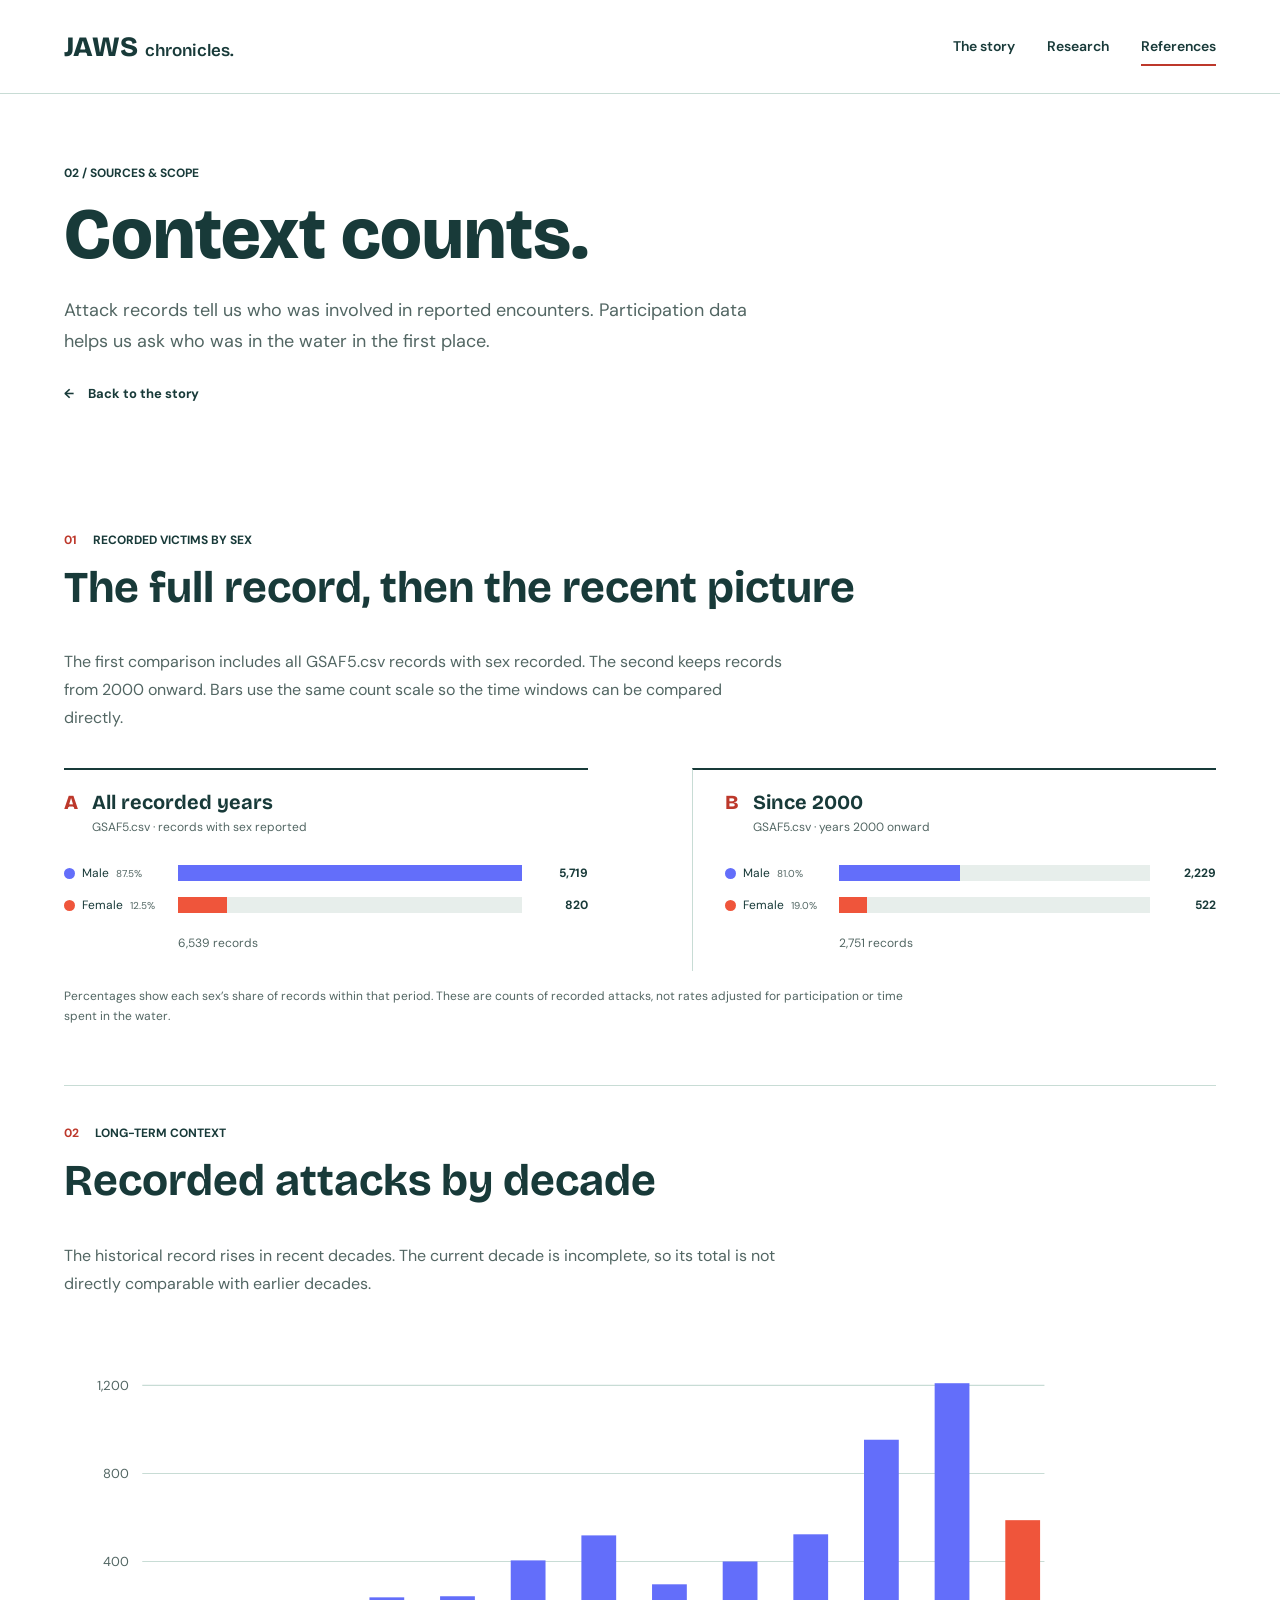
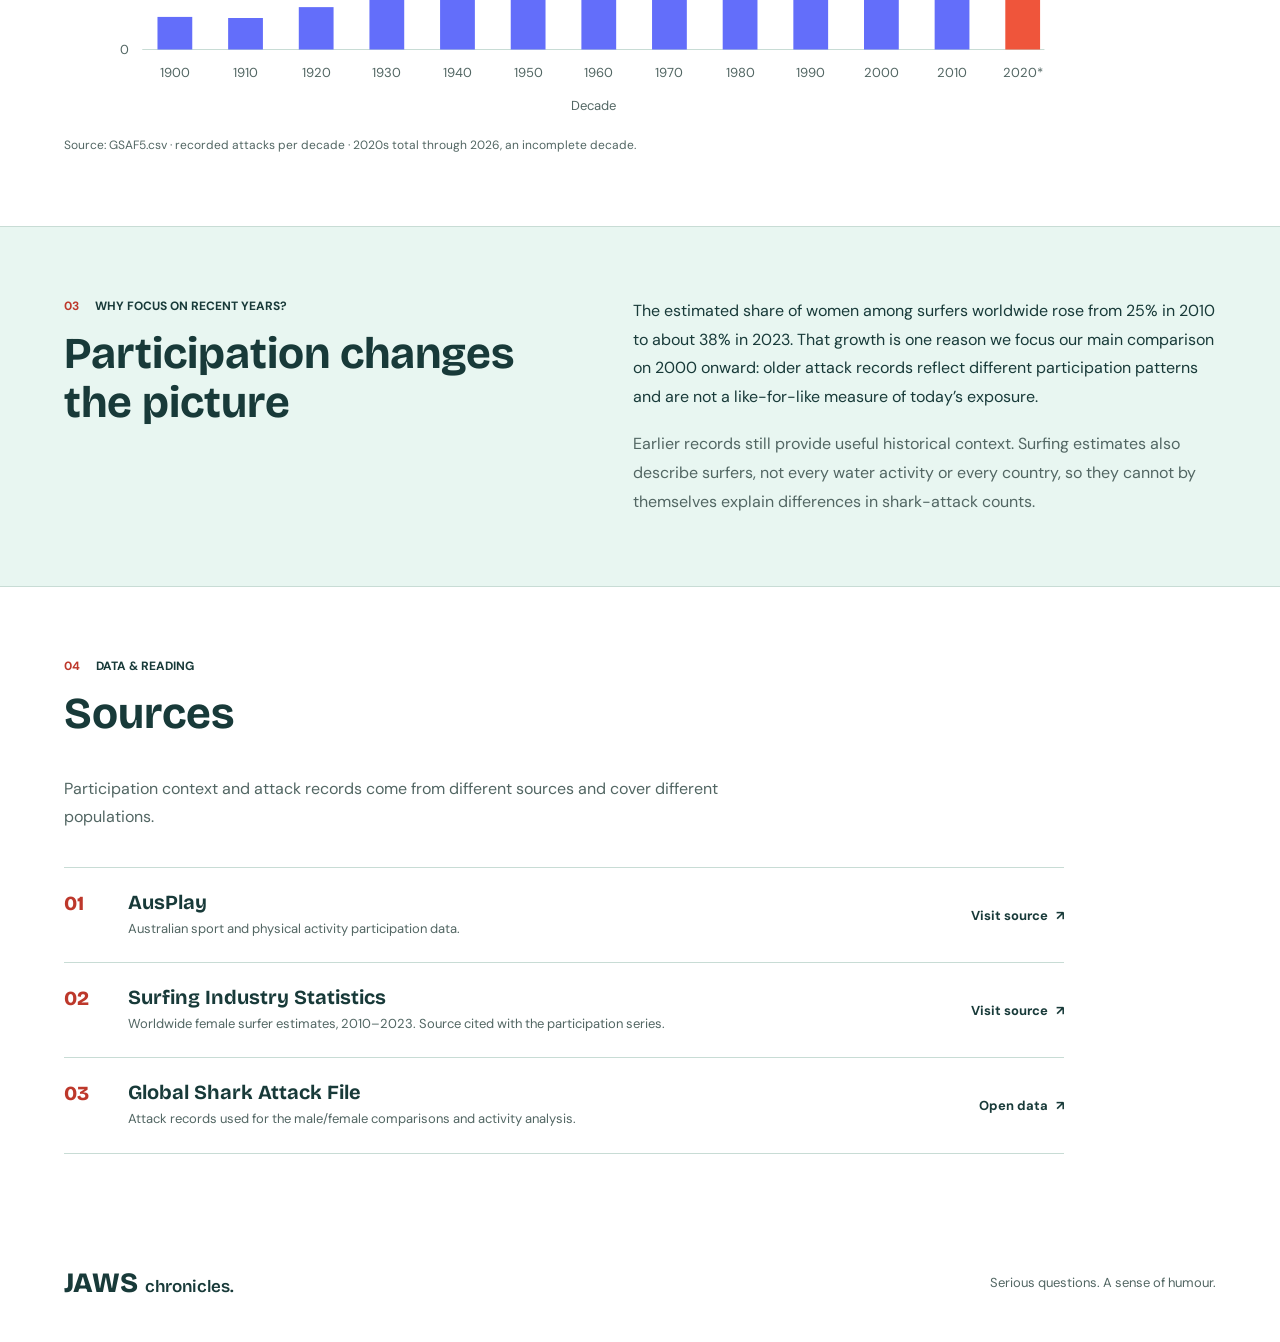
==== references.html @ de3d8071 "Add shark attack research project" ====
<!doctype html>
<html lang="en">
<head>
  <meta charset="utf-8">
  <meta name="viewport" content="width=device-width, initial-scale=1">
  <title>References | Jaws chronicles</title>
  <link rel="stylesheet" href="styles.css">
</head>
<body>
  <a class="skip-link" href="#main">Skip to content</a>
  <header class="site-header">
    <a class="wordmark" href="index.html" aria-label="Jaws chronicles home">JAWS<span>chronicles.</span></a>
    <nav aria-label="Main navigation">
      <a href="index.html">The story</a>
      <a href="research.html">Research</a>
      <a href="references.html" aria-current="page">References</a>
    </nav>
  </header>
  <main id="main" class="references-page">
    <section class="references-intro content-width">
      <p class="eyebrow">02 / Sources &amp; scope</p>
      <h1>Context counts.</h1>
      <p>Attack records tell us who was involved in reported encounters. Participation data helps us ask who was in the water in the first place.</p>
      <a class="text-link" href="index.html"><span aria-hidden="true">&larr;</span> Back to the story</a>
    </section>

    <section class="reference-section" aria-labelledby="comparison-title">
      <div class="content-width">
        <div class="report-heading">
          <p class="eyebrow"><span class="section-number">01</span> Recorded victims by sex</p>
          <h2 id="comparison-title">The full record, then the recent picture</h2>
          <p>The first comparison includes all GSAF5.csv records with sex recorded. The second keeps records from 2000 onward. Bars use the same count scale so the time windows can be compared directly.</p>
        </div>
        <div class="reference-chart-grid">
          <figure class="reference-chart">
            <figcaption>
              <span class="reference-chart-number">A</span>
              <span><strong>All recorded years</strong><small>GSAF5.csv · records with sex reported</small></span>
            </figcaption>
            <div class="reference-bar-row"><span class="reference-bar-label"><i class="legend-swatch male-swatch"></i>Male <small>87.5%</small></span><div class="reference-track"><span class="reference-bar male-bar" style="--bar:100%"></span></div><b>5,719</b></div>
            <div class="reference-bar-row"><span class="reference-bar-label"><i class="legend-swatch female-swatch"></i>Female <small>12.5%</small></span><div class="reference-track"><span class="reference-bar female-bar" style="--bar:14.3%"></span></div><b>820</b></div>
            <p class="reference-chart-total">6,539 records</p>
          </figure>
          <figure class="reference-chart">
            <figcaption>
              <span class="reference-chart-number">B</span>
              <span><strong>Since 2000</strong><small>GSAF5.csv · years 2000 onward</small></span>
            </figcaption>
            <div class="reference-bar-row"><span class="reference-bar-label"><i class="legend-swatch male-swatch"></i>Male <small>81.0%</small></span><div class="reference-track"><span class="reference-bar male-bar" style="--bar:39.0%"></span></div><b>2,229</b></div>
            <div class="reference-bar-row"><span class="reference-bar-label"><i class="legend-swatch female-swatch"></i>Female <small>19.0%</small></span><div class="reference-track"><span class="reference-bar female-bar" style="--bar:9.1%"></span></div><b>522</b></div>
            <p class="reference-chart-total">2,751 records</p>
          </figure>
        </div>
        <p class="chart-note">Percentages show each sex’s share of records within that period. These are counts of recorded attacks, not rates adjusted for participation or time spent in the water.</p>
        <div class="decade-trend-section">
          <div class="report-heading">
            <p class="eyebrow"><span class="section-number">02</span> Long-term context</p>
            <h2 id="decade-chart-heading">Recorded attacks by decade</h2>
            <p>The historical record rises in recent decades. The current decade is incomplete, so its total is not directly comparable with earlier decades.</p>
          </div>
          <figure class="decade-chart">
            <div class="decade-chart-scroll">
              <svg viewBox="0 0 920 370" role="img" aria-labelledby="decade-chart-title decade-chart-description">
                <title id="decade-chart-title">Recorded shark attacks by decade, from 1900 through 2020</title>
                <desc id="decade-chart-description">Counts are 147, 144, 192, 238, 243, 404, 520, 295, 400, 522, 953, 1,212 and 589 for decades 1900 through 2020 respectively. The 2020s count is partial through 2026.</desc>
                <g class="decade-grid">
                  <path d="M72 305H902 M72 224H902 M72 143H902 M72 62H902"/>
                  <text x="60" y="309" text-anchor="end">0</text>
                  <text x="60" y="228" text-anchor="end">400</text>
                  <text x="60" y="147" text-anchor="end">800</text>
                  <text x="60" y="66" text-anchor="end">1,200</text>
                </g>
                <g class="decade-bars">
                  <rect x="86" y="275" width="32" height="30"><title>1900s: 147 recorded attacks</title></rect>
                  <rect x="151" y="276" width="32" height="29"><title>1910s: 144 recorded attacks</title></rect>
                  <rect x="216" y="266" width="32" height="39"><title>1920s: 192 recorded attacks</title></rect>
                  <rect x="281" y="257" width="32" height="48"><title>1930s: 238 recorded attacks</title></rect>
                  <rect x="346" y="256" width="32" height="49"><title>1940s: 243 recorded attacks</title></rect>
                  <rect x="411" y="223" width="32" height="82"><title>1950s: 404 recorded attacks</title></rect>
                  <rect x="476" y="200" width="32" height="105"><title>1960s: 520 recorded attacks</title></rect>
                  <rect x="541" y="245" width="32" height="60"><title>1970s: 295 recorded attacks</title></rect>
                  <rect x="606" y="224" width="32" height="81"><title>1980s: 400 recorded attacks</title></rect>
                  <rect x="671" y="199" width="32" height="106"><title>1990s: 522 recorded attacks</title></rect>
                  <rect x="736" y="112" width="32" height="193"><title>2000s: 953 recorded attacks</title></rect>
                  <rect x="801" y="60" width="32" height="245"><title>2010s: 1,212 recorded attacks</title></rect>
                  <rect class="partial-decade" x="866" y="186" width="32" height="119"><title>2020s through 2026: 589 recorded attacks, partial decade</title></rect>
                </g>
                <g class="decade-labels">
                  <text x="102" y="330" text-anchor="middle">1900</text><text x="167" y="330" text-anchor="middle">1910</text><text x="232" y="330" text-anchor="middle">1920</text><text x="297" y="330" text-anchor="middle">1930</text><text x="362" y="330" text-anchor="middle">1940</text><text x="427" y="330" text-anchor="middle">1950</text><text x="492" y="330" text-anchor="middle">1960</text><text x="557" y="330" text-anchor="middle">1970</text><text x="622" y="330" text-anchor="middle">1980</text><text x="687" y="330" text-anchor="middle">1990</text><text x="752" y="330" text-anchor="middle">2000</text><text x="817" y="330" text-anchor="middle">2010</text><text x="882" y="330" text-anchor="middle">2020*</text>
                  <text x="487" y="361" text-anchor="middle">Decade</text>
                </g>
              </svg>
            </div>
            <figcaption class="chart-note">Source: GSAF5.csv · recorded attacks per decade · 2020s total through 2026, an incomplete decade.</figcaption>
          </figure>
        </div>
      </div>
    </section>

    <section class="reference-section reference-tint" aria-labelledby="time-window-title">
      <div class="content-width time-window">
        <div class="report-heading">
          <p class="eyebrow"><span class="section-number">03</span> Why focus on recent years?</p>
          <h2 id="time-window-title">Participation changes the picture</h2>
        </div>
        <div class="time-window-copy">
          <p>The estimated share of women among surfers worldwide rose from 25% in 2010 to about 38% in 2023. That growth is one reason we focus our main comparison on 2000 onward: older attack records reflect different participation patterns and are not a like-for-like measure of today’s exposure.</p>
          <p>Earlier records still provide useful historical context. Surfing estimates also describe surfers, not every water activity or every country, so they cannot by themselves explain differences in shark-attack counts.</p>
        </div>
      </div>
    </section>

    <section class="reference-section content-width" aria-labelledby="sources-title">
      <div class="report-heading">
        <p class="eyebrow"><span class="section-number">04</span> Data &amp; reading</p>
        <h2 id="sources-title">Sources</h2>
        <p>Participation context and attack records come from different sources and cover different populations.</p>
      </div>
      <ul class="source-list">
        <li>
          <span class="source-index">01</span>
          <div><h3>AusPlay</h3><p>Australian sport and physical activity participation data.</p></div>
          <a href="https://www.ausport.gov.au/clearinghouse/research/ausplay" target="_blank" rel="noopener noreferrer" aria-label="Visit AusPlay research page">Visit source <span aria-hidden="true">↗</span></a>
        </li>
        <li>
          <span class="source-index">02</span>
          <div><h3>Surfing Industry Statistics</h3><p>Worldwide female surfer estimates, 2010–2023. Source cited with the participation series.</p></div>
          <a href="https://gitnux.org/surfing-industry-statistics" target="_blank" rel="noopener noreferrer" aria-label="Visit Surfing Industry Statistics">Visit source <span aria-hidden="true">↗</span></a>
        </li>
        <li>
          <span class="source-index">03</span>
          <div><h3>Global Shark Attack File</h3><p>Attack records used for the male/female comparisons and activity analysis.</p></div>
          <a href="GSAF5.csv" target="_blank" rel="noopener noreferrer" aria-label="Open the GSAF5 data file">Open data <span aria-hidden="true">↗</span></a>
        </li>
      </ul>
    </section>
  </main>
  <footer class="site-footer">
    <a class="wordmark" href="index.html">JAWS<span>chronicles.</span></a>
    <p>Serious questions. A sense of humour.</p>
  </footer>
</body>
</html>
---- styles.css ----
@import url('https://fonts.googleapis.com/css2?family=Bricolage+Grotesque:opsz,wght@12..96,500;12..96,600;12..96,700;12..96,800&family=DM+Sans:wght@400;500;600;700&display=swap');

:root {
  --ink: #183a39;
  --muted: #526663;
  --paper: #ffffff;
  --coral: #bd382b;
  --mint: #e8f6f1;
  --line: #c8dcd5;
  --display: 'Bricolage Grotesque', 'Trebuchet MS', sans-serif;
  --body: 'DM Sans', 'Trebuchet MS', sans-serif;
}

* { box-sizing: border-box; }
html { scroll-behavior: smooth; scroll-padding-top: 24px; }
body { margin: 0; background: var(--paper); color: var(--ink); font-family: var(--body); letter-spacing: 0; }
a { color: inherit; text-decoration: none; }
a:focus-visible { outline: 3px solid var(--coral); outline-offset: 6px; }
::selection { background: #ffd65a; color: var(--ink); }
.skip-link { position: absolute; top: -100px; left: 20px; z-index: 5; padding: 14px; background: white; }
.skip-link:focus { top: 14px; }
.site-header, .site-footer { display: flex; align-items: center; justify-content: space-between; gap: 24px; padding: 23px 5%; }
.site-header { min-height: 94px; border-bottom: 1px solid var(--line); }
.wordmark { display: inline-flex; align-items: baseline; gap: 7px; font-family: var(--display); font-size: 28px; font-weight: 800; white-space: nowrap; }
.wordmark span { font-size: 17px; font-weight: 600; }
nav { display: flex; gap: 32px; }
nav a { padding: 9px 0; font-size: 14px; font-weight: 600; border-bottom: 2px solid transparent; }
nav a:hover, nav a[aria-current='page'] { border-color: var(--coral); }
.hero { min-height: 670px; height: 76vh; max-height: 880px; position: relative; isolation: isolate; overflow: hidden; }
.hero-image { position: absolute; z-index: -2; width: 100%; height: 100%; object-fit: cover; object-position: center 65%; }
.hero::before { content: ''; position: absolute; inset: 0; z-index: -1; background: linear-gradient(90deg, rgb(255 255 255 / 98%) 0%, rgb(255 255 255 / 94%) 34%, rgb(255 255 255 / 75%) 44%, transparent 60%); mask-image: linear-gradient(180deg, black 0%, black 30%, transparent 72%); }
.hero-copy { width: 56%; padding: 32px 0 0 5%; }
.eyebrow, .section-label, .link-index { font-size: 12px; font-weight: 700; text-transform: uppercase; line-height: 1.5; }
.eyebrow { margin: 0 0 16px; }
h1, h2, h3, p { margin-top: 0; }
h1, h2, h3 { font-family: var(--display); }
h1 { font-size: 76px; font-weight: 800; line-height: 1.02; margin-bottom: 0; max-width: 1100px; }
h1 span { color: var(--coral); }
.hero-note { position: absolute; right: 5%; bottom: 26px; background: #fff; padding: 10px 15px; font-size: 12px; font-weight: 600; transform: rotate(-3deg); box-shadow: 3px 3px 0 var(--ink); }
.credit-band { padding: 28px 5%; display: grid; grid-template-columns: 150px 1fr auto; gap: 32px; align-items: center; border-bottom: 1px solid var(--line); }
.credit-band p { margin: 0; line-height: 1.65; font-size: 15px; }
.section-label { color: var(--muted); }
.text-link { display: inline-flex; align-items: center; gap: 14px; font-size: 13px; font-weight: 700; }
.text-link:hover { color: var(--coral); }
.content-width { width: 90%; max-width: 1400px; margin-inline: auto; }
.investigation { display: grid; grid-template-columns: 1fr 1fr; gap: 9%; padding-block: 88px; }
.section-number { color: var(--coral); margin-right: 13px; }
h2 { font-size: 44px; line-height: 1.12; font-weight: 700; }
.question h2 { max-width: 550px; margin-bottom: 24px; }
.question-aside { font-size: 16px; color: var(--muted); }
.hypothesis { border-left: 1px solid var(--line); padding-left: 48px; }
h3 { font-size: 36px; line-height: 1.12; margin-bottom: 22px; }
h3 span { color: var(--coral); }
.hypothesis > p:not(.eyebrow) { max-width: 530px; font-size: 16px; line-height: 1.75; }
.hypothesis .research-note { font-size: 13px !important; color: var(--muted); margin-bottom: 0; }
.next-section { padding: 56px 0 64px; background-color: var(--mint); background-image: radial-gradient(#b7d9ce 0.7px, transparent 0.7px); background-size: 14px 14px; border-block: 1px solid var(--line); }
.next-heading h2 { font-size: 36px; margin-bottom: 32px; }
.next-links { display: grid; grid-template-columns: 1fr 1fr; gap: 48px; }
.next-link { display: grid; gap: 12px; padding-block: 22px 10px; border-top: 2px solid var(--ink); }
.link-index { color: var(--muted); }
.link-title { display: flex; align-items: center; justify-content: space-between; gap: 16px; font-family: var(--display); font-size: 34px; font-weight: 700; }
.link-title > span { transition: transform 180ms ease; }
.next-link:hover .link-title { color: var(--coral); }
.next-link:hover .link-title > span { transform: translate(3px, -3px); }
.link-description { font-size: 14px; }
.site-footer { min-height: 118px; }
.site-footer p { margin: 0; color: var(--muted); font-size: 13px; }
.placeholder-main { min-height: 68vh; padding-block: 90px; background: linear-gradient(180deg, var(--mint), white); }
.placeholder-main h1 { font-size: 64px; margin-bottom: 28px; }
.placeholder-main p:not(.eyebrow) { max-width: 580px; font-size: 18px; line-height: 1.7; }
.placeholder-main .text-link { margin-top: 24px; }
@keyframes arrive { from { opacity: 0; transform: translateY(12px); } to { opacity: 1; transform: translateY(0); } }
.hero-copy { animation: arrive 650ms ease-out both; }

@media (min-width: 1600px) {
  h1 { font-size: 88px; }
}
@media (max-width: 1000px) {
  h1 { font-size: 60px; }
  .hero { min-height: 600px; height: 72vh; }
  .credit-band { grid-template-columns: 110px 1fr; gap: 20px; }
  .credit-band .text-link { grid-column: 2; }
  .investigation { gap: 6%; padding-block: 64px; }
  .hypothesis { padding-left: 28px; }
  h2 { font-size: 36px; }
  h3 { font-size: 32px; }
  .site-footer { flex-wrap: wrap; }
}
@media (max-width: 600px) {
  .site-header { padding-block: 18px 12px; flex-direction: column; gap: 10px; }
  .wordmark { font-size: 26px; }
  nav { gap: 28px; }
  nav a { font-size: 13px; }
  .hero { min-height: 0; height: auto; max-height: none; padding-bottom: 55.81%; }
  .hero-image { height: auto; bottom: 0; }
  .hero::before { background: none; }
  .hero-copy { width: auto; padding: 26px 5% 28px; }
  h1 { font-size: 44px; line-height: 1.06; }
  .eyebrow { font-size: 11px; }
  .hero-note { display: none; }
  .credit-band { padding-block: 28px; grid-template-columns: 1fr; gap: 12px; }
  .credit-band .text-link { grid-column: auto; margin-top: 4px; }
  .desktop-break { display: none; }
  .investigation { grid-template-columns: 1fr; gap: 38px; padding-block: 48px; }
  h2 { font-size: 34px; }
  .hypothesis { padding: 28px 0 0; border-left: 0; border-top: 1px solid var(--line); }
  h3 { font-size: 32px; }
  .next-section { padding-block: 40px; }
  .next-heading h2 { font-size: 32px; }
  .next-links { grid-template-columns: 1fr; gap: 28px; }
  .link-title { font-size: 30px; }
  .site-footer { align-items: flex-start; flex-direction: column; padding-block: 30px; gap: 18px; }
  .placeholder-main { padding-block: 54px; }
  .placeholder-main h1 { font-size: 44px; overflow-wrap: anywhere; }
}
@media (prefers-reduced-motion: reduce) {
  html { scroll-behavior: auto; }
  .hero-copy { animation: none; }
  .link-title > span { transition: none; }
}

.research-page { --research-male: #636efa; --research-female: #ef553b; }
.research-intro { padding-block: 70px 58px; }
.research-intro h1 { font-size: 72px; line-height: 1.02; margin-bottom: 24px; }
.research-intro > p:not(.eyebrow) { max-width: 700px; font-size: 18px; line-height: 1.7; color: var(--muted); }
.research-intro .text-link { margin-top: 10px; }
.report-section { padding-block: 70px; }
.report-tint { background-color: var(--mint); background-image: radial-gradient(#b7d9ce 0.7px, transparent 0.7px); background-size: 14px 14px; border-block: 1px solid var(--line); }
.report-section h2 { margin-bottom: 18px; }
.report-heading { max-width: 800px; margin-bottom: 36px; }
.report-heading > p:not(.eyebrow) { max-width: 720px; margin-bottom: 0; color: var(--muted); font-size: 16px; line-height: 1.75; }
.report-heading .eyebrow { margin-bottom: 14px; }
.chart-figure { margin: 0; }
.sex-chart { display: flex; align-items: center; gap: clamp(36px, 9vw, 130px); padding: 28px 0 10px; }
.sex-donut { width: 250px; aspect-ratio: 1; position: relative; display: grid; flex: 0 0 auto; place-items: center; border-radius: 50%; background: conic-gradient(var(--research-male) 0% 81%, var(--research-female) 81% 100%); }
.sex-donut::before { content: ''; position: absolute; inset: 18%; border-radius: 50%; background: var(--paper); }
.sex-donut > span { z-index: 1; font-family: var(--display); font-size: 28px; font-weight: 800; text-align: center; }
.sex-donut small { display: block; font-family: var(--body); font-size: 11px; font-weight: 600; color: var(--muted); }
.sex-legend { width: min(100%, 410px); }
.sex-legend p { display: grid; grid-template-columns: 14px 1fr auto; gap: 12px; align-items: center; margin: 0; padding: 14px 0; border-bottom: 1px solid var(--line); }
.sex-legend strong { font-size: 15px; }
.sex-legend strong small { margin-left: 6px; color: var(--muted); font-size: 12px; }
.legend-swatch { display: inline-block; width: 11px; height: 11px; border-radius: 50%; }
.male-swatch { background: var(--research-male); }
.female-swatch { background: var(--research-female); }
.sex-legend > small { display: block; margin-top: 18px; color: var(--muted); font-size: 12px; line-height: 1.6; }
.type-section { padding-block: 70px; }
.type-section .report-heading { margin-bottom: 28px; }
.table-wrap { max-width: 850px; overflow-x: auto; }
.research-table { width: 100%; border-collapse: collapse; text-align: right; font-variant-numeric: tabular-nums; }
.research-table caption { padding: 0 0 14px; text-align: left; font-family: var(--display); font-size: 18px; font-weight: 700; }
.research-table th, .research-table td { padding: 14px 16px; border-bottom: 1px solid var(--line); }
.research-table th:first-child { text-align: left; }
.research-table thead th { color: var(--muted); font-size: 12px; text-transform: uppercase; }
.research-table tbody th, .research-table tfoot th { font-weight: 700; }
.research-table tfoot { font-weight: 700; }
.chart-note { display: block; max-width: 850px; margin: 16px 0 0; color: var(--muted); font-size: 12px; line-height: 1.65; }
.analysis-callout { max-width: 850px; margin: 26px 0 0; padding-left: 18px; border-left: 3px solid var(--coral); font-size: 17px; line-height: 1.65; }
.meaning-section { margin-top: 68px; padding-top: 30px; border-top: 1px solid var(--line); }
.meaning-heading { margin-bottom: 30px; }
.meaning-heading .eyebrow { margin-bottom: 12px; }
.meaning-heading h2 { margin: 0; font-size: 36px; }
.meaning-grid { display: grid; grid-template-columns: repeat(3, minmax(0, 1fr)); gap: 30px; }
.meaning-item { padding-top: 18px; border-top: 2px solid var(--ink); }
.meaning-item .eyebrow { margin-bottom: 12px; color: var(--coral); }
.meaning-item h3 { font-size: 23px; line-height: 1.15; margin-bottom: 14px; }
.meaning-item > p:last-child { margin-bottom: 0; color: var(--muted); font-size: 14px; line-height: 1.7; }
.research-photo { margin-top: 12px; margin-bottom: 14px; }
.research-photo img { display: block; width: 100%; height: auto; aspect-ratio: 2 / 1; object-fit: cover; }
.research-photo figcaption { padding-top: 12px; color: var(--muted); font-size: 12px; }
.activity-chart { max-width: 1000px; }
.activity-legend, .share-legend { display: flex; gap: 22px; align-items: center; margin-bottom: 22px; font-size: 13px; }
.activity-legend > span, .share-legend > span { display: inline-flex; gap: 8px; align-items: center; }
.activity-chart-head, .activity-row { display: grid; grid-template-columns: minmax(110px, 180px) minmax(0, 1fr) minmax(0, 1fr); gap: 16px; align-items: center; }
.activity-chart-head { padding: 0 0 10px; color: var(--muted); font-size: 12px; font-weight: 700; }
.activity-row { min-height: 43px; border-top: 1px solid var(--line); }
.activity-row > strong { font-size: 13px; }
.activity-bar-cell { min-width: 0; display: grid; grid-template-columns: minmax(0, 1fr) 36px; gap: 8px; align-items: center; }
.activity-bar { display: block; width: var(--bar); height: 14px; min-width: 2px; border-radius: 0 2px 2px 0; }
.female-bar { background: var(--research-female); }
.male-bar { background: var(--research-male); }
.activity-bar-cell b { font-size: 12px; font-variant-numeric: tabular-nums; }
.line-chart { max-width: 950px; }
.line-chart svg { display: block; width: 100%; height: auto; overflow: visible; }
.chart-grid path { fill: none; stroke: var(--line); stroke-width: 1; }
.chart-axis-labels text { fill: var(--muted); font-family: var(--body); font-size: 12px; }
.female-line, .male-line { fill: none; stroke: var(--research-female); stroke-width: 3; stroke-linecap: round; stroke-linejoin: round; }
.male-line { stroke: var(--research-male); }
.female-points circle { fill: var(--research-female); }
.male-points circle { fill: var(--research-male); }
.share-chart { max-width: 950px; }
.share-legend { margin-bottom: 26px; }
.share-row { display: grid; grid-template-columns: 165px minmax(0, 1fr); gap: 22px; align-items: center; margin-block: 18px; }
.share-row > strong { font-size: 14px; }
.share-row > strong small { display: block; margin-top: 4px; color: var(--muted); font-size: 11px; font-weight: 500; }
.share-bar { display: flex; width: 100%; min-height: 50px; color: white; font-size: 14px; font-weight: 700; font-variant-numeric: tabular-nums; }
.share-bar > span { display: grid; min-width: 0; place-items: center; width: var(--share); }
.share-bar .female-share { background: var(--research-female); }
.share-bar .male-share { background: var(--research-male); }
.incident-list { max-width: 900px; list-style: none; padding: 0; margin: 0; border-top: 1px solid var(--line); }
.incident-list li { display: grid; grid-template-columns: 90px 1fr; gap: 20px; padding: 20px 0; border-bottom: 1px solid var(--line); }
.incident-year { color: var(--coral); font-family: var(--display); font-size: 24px; font-weight: 800; }
.incident-list p { max-width: 700px; margin: 0; font-size: 15px; line-height: 1.7; }
.incident-list + .chart-note { max-width: 900px; }
.incident-list + .chart-note .text-link { display: inline-flex; gap: 5px; }
.references-intro { padding-block: 70px 58px; }
.references-page { --research-male: #636efa; --research-female: #ef553b; }
.references-intro h1 { font-size: 72px; line-height: 1.02; margin-bottom: 24px; }
.references-intro > p:not(.eyebrow) { max-width: 700px; font-size: 18px; line-height: 1.7; color: var(--muted); }
.references-intro .text-link { margin-top: 10px; }
.reference-section { padding-block: 70px; }
.reference-tint { background-color: var(--mint); background-image: radial-gradient(#b7d9ce 0.7px, transparent 0.7px); background-size: 14px 14px; border-block: 1px solid var(--line); }
.reference-chart-grid { display: grid; grid-template-columns: repeat(2, minmax(0, 1fr)); gap: 9%; }
.reference-chart { min-width: 0; margin: 0; padding-block: 20px; border-top: 2px solid var(--ink); }
.reference-chart figcaption { display: flex; align-items: flex-start; gap: 14px; margin-bottom: 30px; }
.reference-chart figcaption strong, .reference-chart figcaption small { display: block; }
.reference-chart figcaption strong { font-family: var(--display); font-size: 20px; }
.reference-chart figcaption small { margin-top: 5px; color: var(--muted); font-size: 12px; }
.reference-chart-number, .source-index { color: var(--coral); font-family: var(--display); font-size: 20px; font-weight: 800; }
.reference-bar-row { display: grid; grid-template-columns: 102px minmax(0, 1fr) 54px; gap: 12px; align-items: center; margin-block: 16px; }
.reference-bar-label { display: inline-flex; align-items: center; gap: 7px; font-size: 12px; }
.reference-bar-label small { color: var(--muted); font-size: 10px; }
.reference-track { height: 16px; background: #e7eeeb; }
.reference-bar { display: block; width: var(--bar); height: 100%; min-width: 2px; }
.reference-bar-row > b { text-align: right; font-size: 12px; font-variant-numeric: tabular-nums; }
.reference-chart-total { margin: 22px 0 0 114px; color: var(--muted); font-size: 12px; }
.reference-chart + .reference-chart { padding-left: 32px; border-left: 1px solid var(--line); }
.decade-trend-section { margin-top: 58px; padding-top: 38px; border-top: 1px solid var(--line); }
.decade-trend-section .report-heading { margin-bottom: 20px; }
.decade-chart { max-width: 1000px; margin: 0; }
.decade-chart-scroll { overflow-x: auto; overscroll-behavior-inline: contain; }
.decade-chart svg { display: block; width: 100%; min-width: 720px; height: auto; }
.decade-grid path { fill: none; stroke: var(--line); stroke-width: 1; }
.decade-grid text, .decade-labels text { fill: var(--muted); font-family: var(--body); font-size: 12px; }
.decade-bars rect { fill: var(--research-male); }
.decade-bars .partial-decade { fill: var(--research-female); }
.time-window { display: grid; grid-template-columns: 0.9fr 1.1fr; gap: 8%; align-items: start; }
.time-window .report-heading { margin-bottom: 0; }
.time-window-copy { max-width: 650px; }
.time-window-copy p { margin-bottom: 18px; font-size: 16px; line-height: 1.8; }
.time-window-copy p:last-child { margin-bottom: 0; color: var(--muted); }
.source-list { max-width: 1000px; list-style: none; padding: 0; margin: 0; border-top: 1px solid var(--line); }
.source-list li { display: grid; grid-template-columns: 44px minmax(0, 1fr) auto; gap: 20px; align-items: center; padding: 23px 0; border-bottom: 1px solid var(--line); }
.source-index { align-self: start; }
.source-list h3 { margin: 0 0 5px; font-size: 20px; }
.source-list p { max-width: 650px; margin: 0; color: var(--muted); font-size: 13px; line-height: 1.6; }
.source-list a { display: inline-flex; align-items: center; gap: 8px; padding: 10px 0 10px 12px; font-size: 13px; font-weight: 700; white-space: nowrap; }
.source-list a:hover { color: var(--coral); }
@media (max-width: 700px) {
  .research-intro { padding-block: 48px 40px; }
  .research-intro h1 { font-size: 44px; }
  .research-intro > p:not(.eyebrow) { font-size: 16px; }
  .report-section, .type-section { padding-block: 48px; }
  .report-heading { margin-bottom: 26px; }
  .report-section h2 { font-size: 32px; }
  .sex-chart { align-items: flex-start; flex-direction: column; gap: 28px; }
  .sex-donut { width: min(62vw, 230px); }
  .table-wrap { margin-inline: -5.5%; padding-inline: 5.5%; }
  .research-table { min-width: 480px; }
  .research-table th, .research-table td { padding: 12px 10px; }
  .research-photo { width: 100%; margin-block: 0; }
  .research-photo img { aspect-ratio: 1.45 / 1; }
  .activity-chart-head, .activity-row { grid-template-columns: 74px minmax(0, 1fr) minmax(0, 1fr); gap: 8px; }
  .activity-chart-head { font-size: 11px; }
  .activity-row > strong { font-size: 11px; overflow-wrap: anywhere; }
  .activity-bar-cell { grid-template-columns: minmax(0, 1fr) 28px; gap: 4px; }
  .activity-bar-cell b { font-size: 11px; }
  .activity-bar { height: 12px; }
  .chart-axis-labels text { font-size: 13px; }
  .share-row { grid-template-columns: 1fr; gap: 8px; margin-block: 24px; }
  .share-row > strong small { display: inline; margin-left: 6px; }
  .share-bar { min-height: 44px; font-size: 12px; }
  .incident-list li { grid-template-columns: 60px 1fr; gap: 12px; }
  .incident-year { font-size: 20px; }
  .meaning-section { margin-top: 48px; padding-top: 24px; }
  .meaning-heading h2 { font-size: 30px; }
  .meaning-grid { grid-template-columns: 1fr; gap: 24px; }
  .meaning-item h3 { font-size: 22px; }
  .references-intro { padding-block: 48px 40px; }
  .references-intro h1 { font-size: 44px; }
  .references-intro > p:not(.eyebrow) { font-size: 16px; }
  .reference-section { padding-block: 48px; }
  .reference-chart-grid { grid-template-columns: 1fr; gap: 30px; }
  .reference-chart + .reference-chart { padding: 22px 0 0; border-left: 0; border-top: 1px solid var(--line); }
  .reference-bar-row { grid-template-columns: 102px minmax(0, 1fr) 48px; gap: 8px; }
  .reference-bar-label { gap: 5px; font-size: 11px; }
  .reference-bar-label small { font-size: 9px; }
  .reference-chart-total { margin-left: 110px; }
  .decade-trend-section { margin-top: 42px; padding-top: 28px; }
  .time-window { grid-template-columns: 1fr; gap: 20px; }
  .source-list li { grid-template-columns: 30px minmax(0, 1fr); gap: 12px; }
  .source-list a { grid-column: 2; justify-self: start; padding: 4px 0; }
}
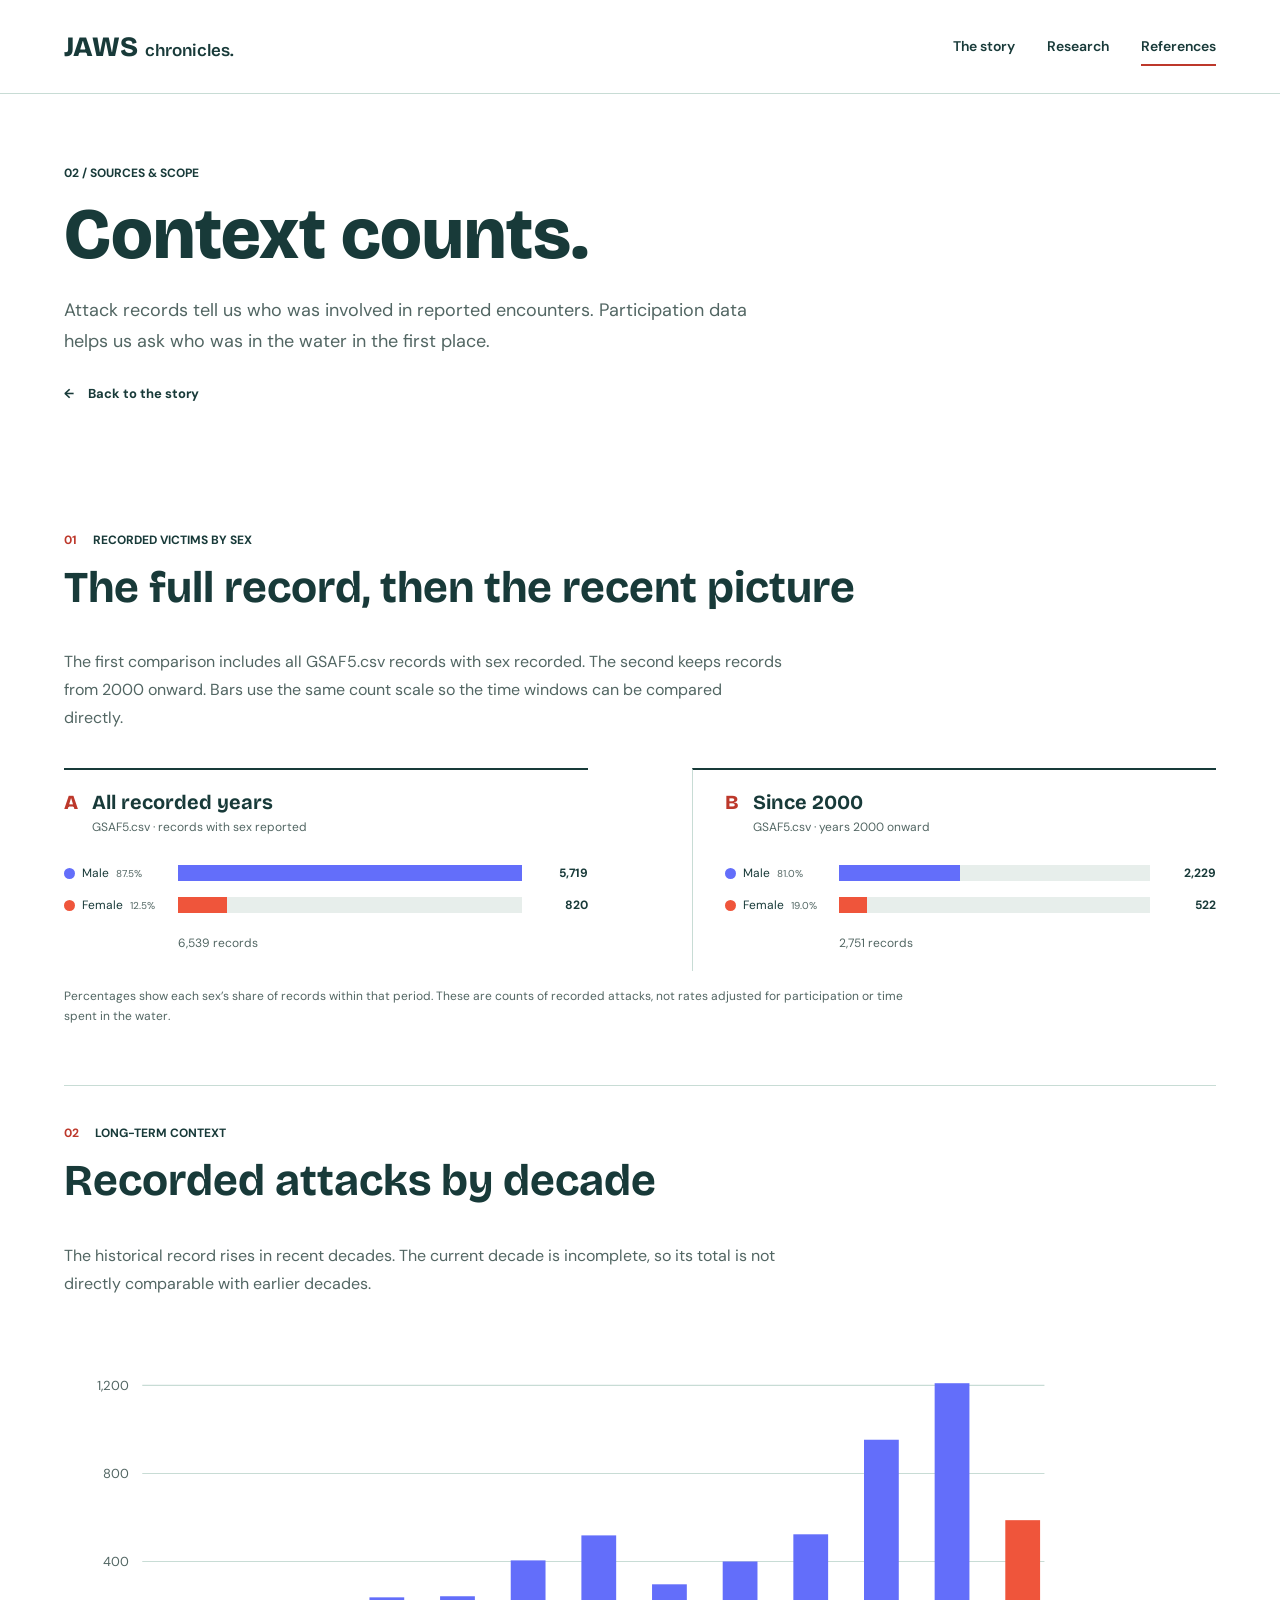
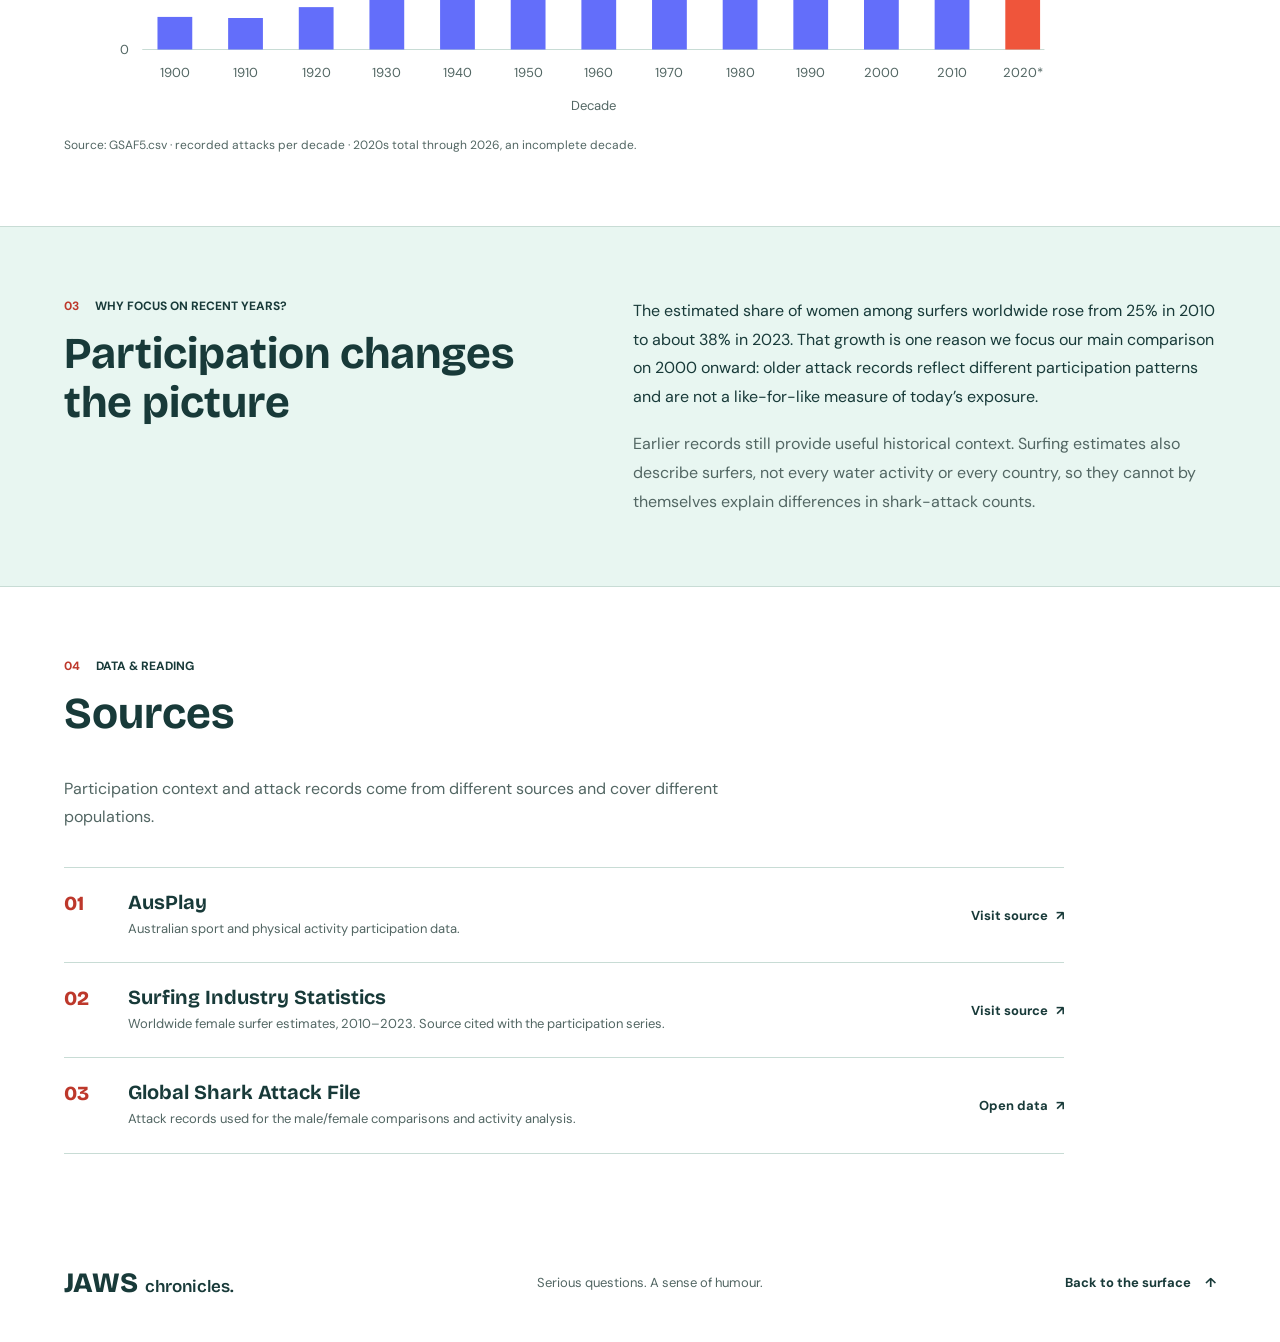
==== commit f0b9e2f6: "Add shark attack research project" ====
--- a/references.html
+++ b/references.html
@@ -138,6 +138,7 @@
   <footer class="site-footer">
     <a class="wordmark" href="index.html">JAWS<span>chronicles.</span></a>
     <p>Serious questions. A sense of humour.</p>
+    <a class="text-link" href="#main">Back to the surface <span aria-hidden="true">&uarr;</span></a>
   </footer>
 </body>
 </html>
